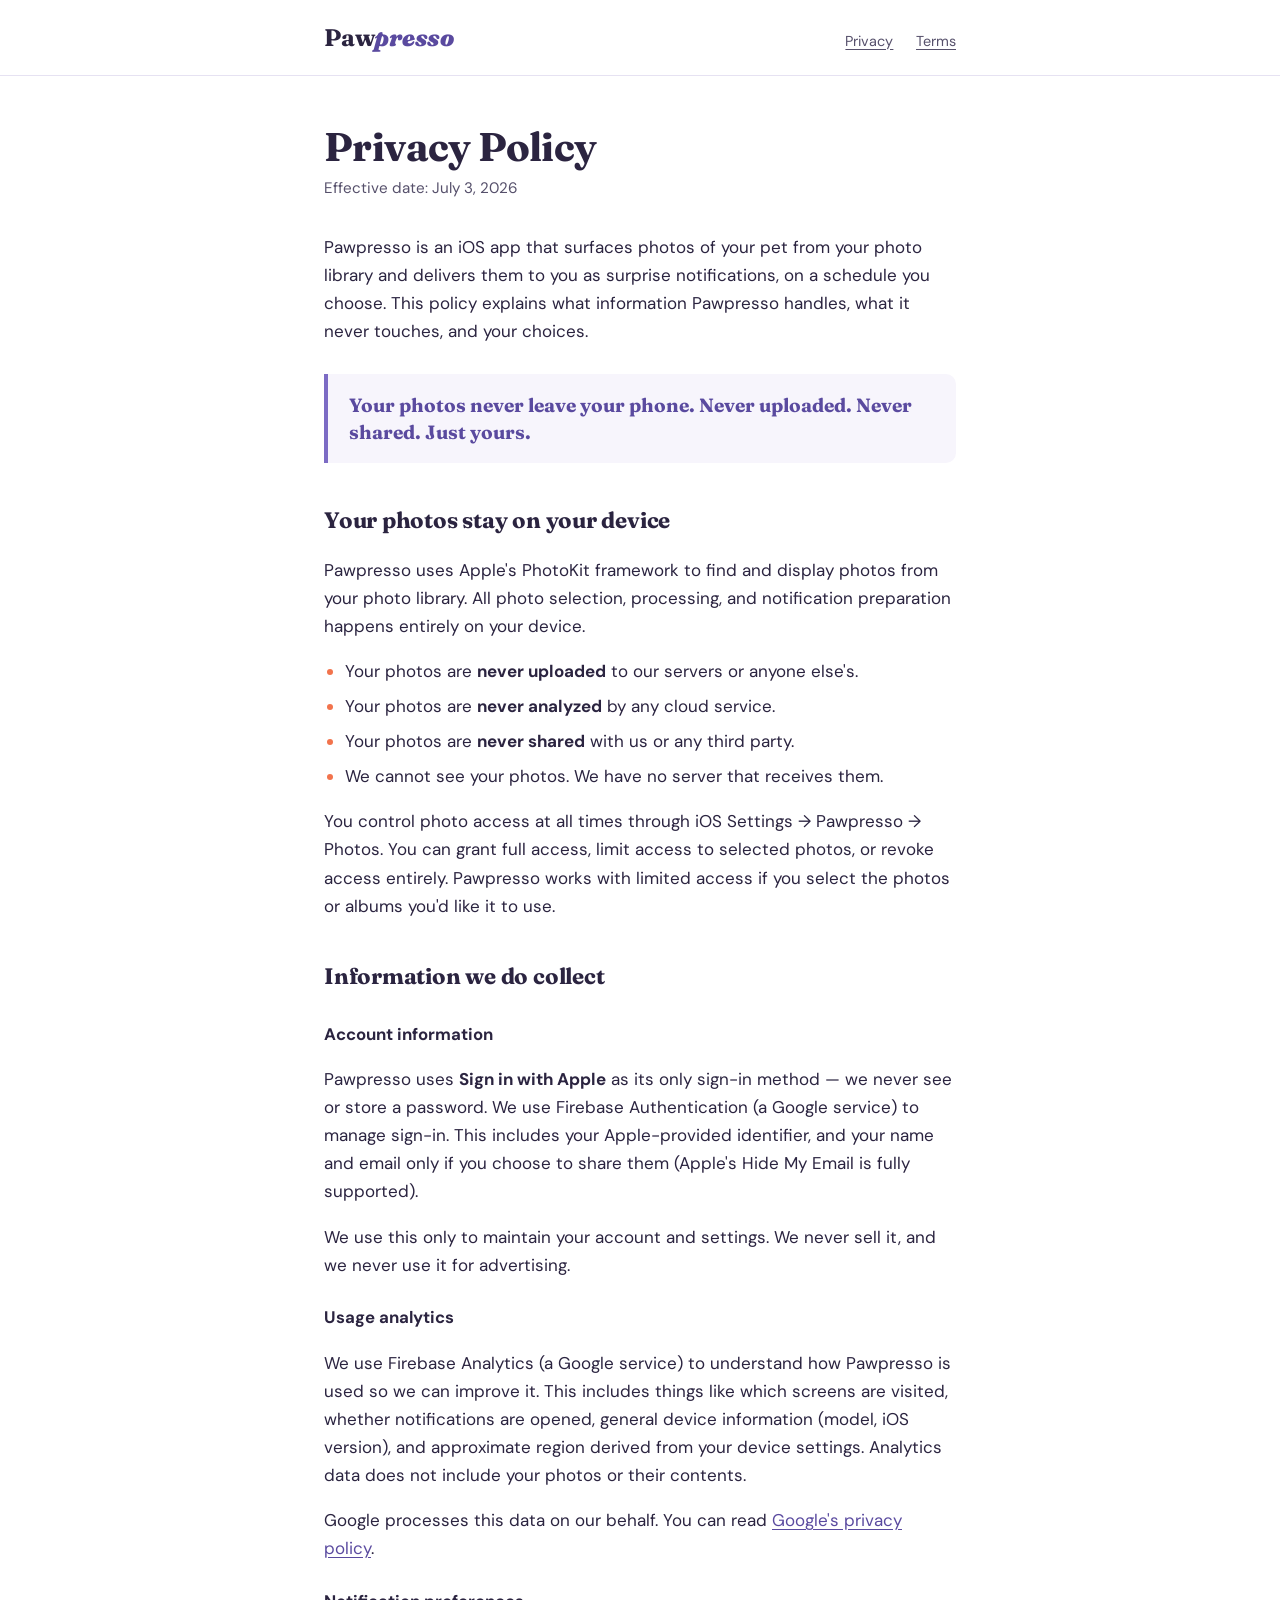
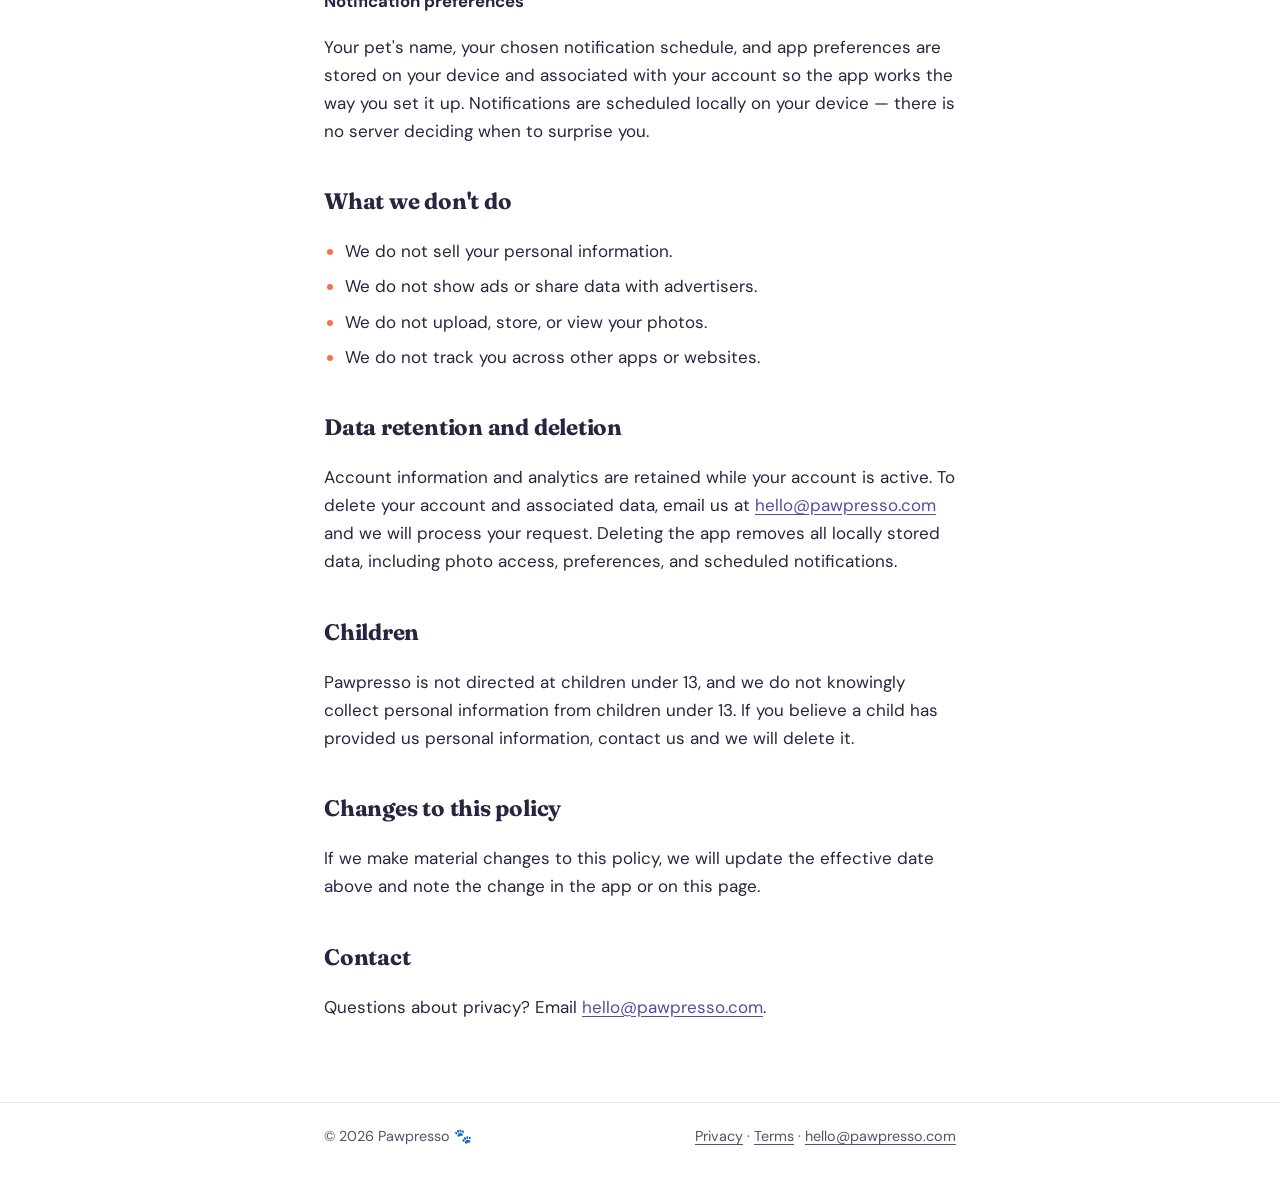
==== privacy/index.html @ 7ca86667 "Added files via upload." ====
<!doctype html>
<html lang="en">
<head>
<meta charset="utf-8">
<meta name="viewport" content="width=device-width, initial-scale=1">
<title>Privacy Policy — Pawpresso</title>
<meta name="description" content="Pawpresso's privacy policy. Your photos never leave your phone — never uploaded, never shared, just yours.">
<meta name="robots" content="noindex">
<link rel="preconnect" href="https://fonts.googleapis.com">
<link rel="preconnect" href="https://fonts.gstatic.com" crossorigin>
<link href="https://fonts.googleapis.com/css2?family=Fraunces:ital,wght@0,700;0,900;1,900&family=DM+Sans:wght@400;500;700&display=swap" rel="stylesheet">
<link rel="stylesheet" href="/style.css">
</head>
<body>
<header class="site-header">
  <div class="wrap">
    <a class="wordmark" href="/">Paw<em>presso</em></a>
    <nav class="header-nav" aria-label="Legal pages">
      <a href="/privacy/" aria-current="page">Privacy</a>
      <a href="/terms/">Terms</a>
    </nav>
  </div>
</header>

<main>
  <div class="wrap">
    <h1>Privacy Policy</h1>
    <p class="effective">Effective date: July 3, 2026</p>

    <p>Pawpresso is an iOS app that surfaces photos of your pet from your photo library and delivers them to you as surprise notifications, on a schedule you choose. This policy explains what information Pawpresso handles, what it never touches, and your choices.</p>

    <div class="thread">
      <p>Your photos never leave your phone. Never uploaded. Never shared. Just yours.</p>
    </div>

    <h2>Your photos stay on your device</h2>
    <p>Pawpresso uses Apple's PhotoKit framework to find and display photos from your photo library. All photo selection, processing, and notification preparation happens entirely on your device.</p>
    <ul>
      <li>Your photos are <strong>never uploaded</strong> to our servers or anyone else's.</li>
      <li>Your photos are <strong>never analyzed</strong> by any cloud service.</li>
      <li>Your photos are <strong>never shared</strong> with us or any third party.</li>
      <li>We cannot see your photos. We have no server that receives them.</li>
    </ul>
    <p>You control photo access at all times through iOS Settings → Pawpresso → Photos. You can grant full access, limit access to selected photos, or revoke access entirely. Pawpresso works with limited access if you select the photos or albums you'd like it to use.</p>

    <h2>Information we do collect</h2>

    <h3>Account information</h3>
    <p>Pawpresso uses <strong>Sign in with Apple</strong> as its only sign-in method — we never see or store a password. We use Firebase Authentication (a Google service) to manage sign-in. This includes your Apple-provided identifier, and your name and email only if you choose to share them (Apple's Hide My Email is fully supported).</p>
    <p>We use this only to maintain your account and settings. We never sell it, and we never use it for advertising.</p>

    <h3>Usage analytics</h3>
    <p>We use Firebase Analytics (a Google service) to understand how Pawpresso is used so we can improve it. This includes things like which screens are visited, whether notifications are opened, general device information (model, iOS version), and approximate region derived from your device settings. Analytics data does not include your photos or their contents.</p>
    <p>Google processes this data on our behalf. You can read <a href="https://policies.google.com/privacy">Google's privacy policy</a>.</p>

    <h3>Notification preferences</h3>
    <p>Your pet's name, your chosen notification schedule, and app preferences are stored on your device and associated with your account so the app works the way you set it up. Notifications are scheduled locally on your device — there is no server deciding when to surprise you.</p>

    <h2>What we don't do</h2>
    <ul>
      <li>We do not sell your personal information.</li>
      <li>We do not show ads or share data with advertisers.</li>
      <li>We do not upload, store, or view your photos.</li>
      <li>We do not track you across other apps or websites.</li>
    </ul>

    <h2>Data retention and deletion</h2>
    <p>Account information and analytics are retained while your account is active. To delete your account and associated data, email us at <a href="mailto:hello@pawpresso.com">hello@pawpresso.com</a> and we will process your request. Deleting the app removes all locally stored data, including photo access, preferences, and scheduled notifications.</p>

    <h2>Children</h2>
    <p>Pawpresso is not directed at children under 13, and we do not knowingly collect personal information from children under 13. If you believe a child has provided us personal information, contact us and we will delete it.</p>

    <h2>Changes to this policy</h2>
    <p>If we make material changes to this policy, we will update the effective date above and note the change in the app or on this page.</p>

    <h2>Contact</h2>
    <p>Questions about privacy? Email <a href="mailto:hello@pawpresso.com">hello@pawpresso.com</a>.</p>
  </div>
</main>

<footer class="site-footer">
  <div class="wrap">
    <span>© 2026 Pawpresso <span class="pawprint" aria-hidden="true">🐾</span></span>
    <span><a href="/privacy/">Privacy</a> · <a href="/terms/">Terms</a> · <a href="mailto:hello@pawpresso.com">hello@pawpresso.com</a></span>
  </div>
</footer>
</body>
</html>
---- style.css ----
/* Pawpresso — pawpresso.com
   Brand: lavender #7C6BC4, coral #F2734C
   Type: Fraunces (display) + DM Sans (body) — mirrors the app's design system */

:root {
  --lavender: #7C6BC4;
  --lavender-deep: #5A4A9F;   /* AA-safe for large text on white */
  --coral: #F2734C;           /* decorative only — not body text */
  --ink: #2B2440;
  --ink-soft: #56506B;
  --paper: #FFFFFF;
  --paper-tint: #F7F5FC;
  --rule: #E6E2F2;
}

* { box-sizing: border-box; }

html { scroll-behavior: smooth; }
@media (prefers-reduced-motion: reduce) {
  html { scroll-behavior: auto; }
}

body {
  margin: 0;
  font-family: "DM Sans", -apple-system, BlinkMacSystemFont, "Segoe UI", sans-serif;
  font-size: 1.0625rem;
  line-height: 1.65;
  color: var(--ink);
  background: var(--paper);
}

a { color: var(--lavender-deep); text-underline-offset: 3px; }
a:hover { color: var(--lavender); }
a:focus-visible,
button:focus-visible {
  outline: 3px solid var(--lavender);
  outline-offset: 2px;
  border-radius: 4px;
}

.wrap {
  max-width: 42rem;
  margin: 0 auto;
  padding: 0 1.25rem;
}

/* Header */
.site-header {
  border-bottom: 1px solid var(--rule);
  padding: 1.1rem 0;
}
.site-header .wrap {
  display: flex;
  align-items: baseline;
  justify-content: space-between;
  gap: 1rem;
}
.wordmark {
  font-family: "Fraunces", Georgia, serif;
  font-weight: 700;
  font-size: 1.5rem;
  color: var(--ink);
  text-decoration: none;
  letter-spacing: -0.01em;
}
.wordmark em {
  font-style: italic;
  font-weight: 900;
  color: var(--lavender-deep);
}
.header-nav a {
  font-size: 0.9rem;
  color: var(--ink-soft);
  margin-left: 1.1rem;
}

/* Document body */
main { padding: 3rem 0 4rem; }

h1 {
  font-family: "Fraunces", Georgia, serif;
  font-weight: 700;
  font-size: clamp(1.9rem, 5vw, 2.5rem);
  line-height: 1.15;
  letter-spacing: -0.015em;
  margin: 0 0 0.4rem;
}
.effective {
  color: var(--ink-soft);
  font-size: 0.95rem;
  margin: 0 0 2rem;
}

h2 {
  font-family: "Fraunces", Georgia, serif;
  font-weight: 700;
  font-size: 1.4rem;
  letter-spacing: -0.01em;
  margin: 2.4rem 0 0.6rem;
}
h3 {
  font-size: 1.05rem;
  font-weight: 700;
  margin: 1.6rem 0 0.4rem;
}
p, li { color: var(--ink); }
ul { padding-left: 1.3rem; }
li { margin-bottom: 0.45rem; }
li::marker { color: var(--coral); }

/* Signature: the privacy thread */
.thread {
  background: var(--paper-tint);
  border-left: 4px solid var(--lavender);
  border-radius: 0 10px 10px 0;
  padding: 1.1rem 1.3rem;
  margin: 1.8rem 0;
}
.thread p {
  margin: 0;
  font-family: "Fraunces", Georgia, serif;
  font-weight: 700;
  font-size: 1.2rem;
  line-height: 1.4;
  color: var(--lavender-deep);
}

/* Footer */
.site-footer {
  border-top: 1px solid var(--rule);
  padding: 1.4rem 0 2.2rem;
  font-size: 0.9rem;
  color: var(--ink-soft);
}
.site-footer .wrap {
  display: flex;
  flex-wrap: wrap;
  gap: 0.4rem 1.4rem;
  justify-content: space-between;
}
.site-footer a { color: var(--ink-soft); }
.pawprint { color: var(--coral); }

/* Landing page */
.landing {
  min-height: 72vh;
  display: flex;
  align-items: center;
  text-align: center;
}
.landing .wrap { max-width: 34rem; }
.landing h1 {
  font-size: clamp(2.6rem, 8vw, 4rem);
  margin-bottom: 0.6rem;
}
.landing h1 em {
  font-style: italic;
  font-weight: 900;
  color: var(--lavender-deep);
}
.landing .tagline {
  font-size: 1.15rem;
  color: var(--ink-soft);
  margin: 0 0 1.6rem;
}
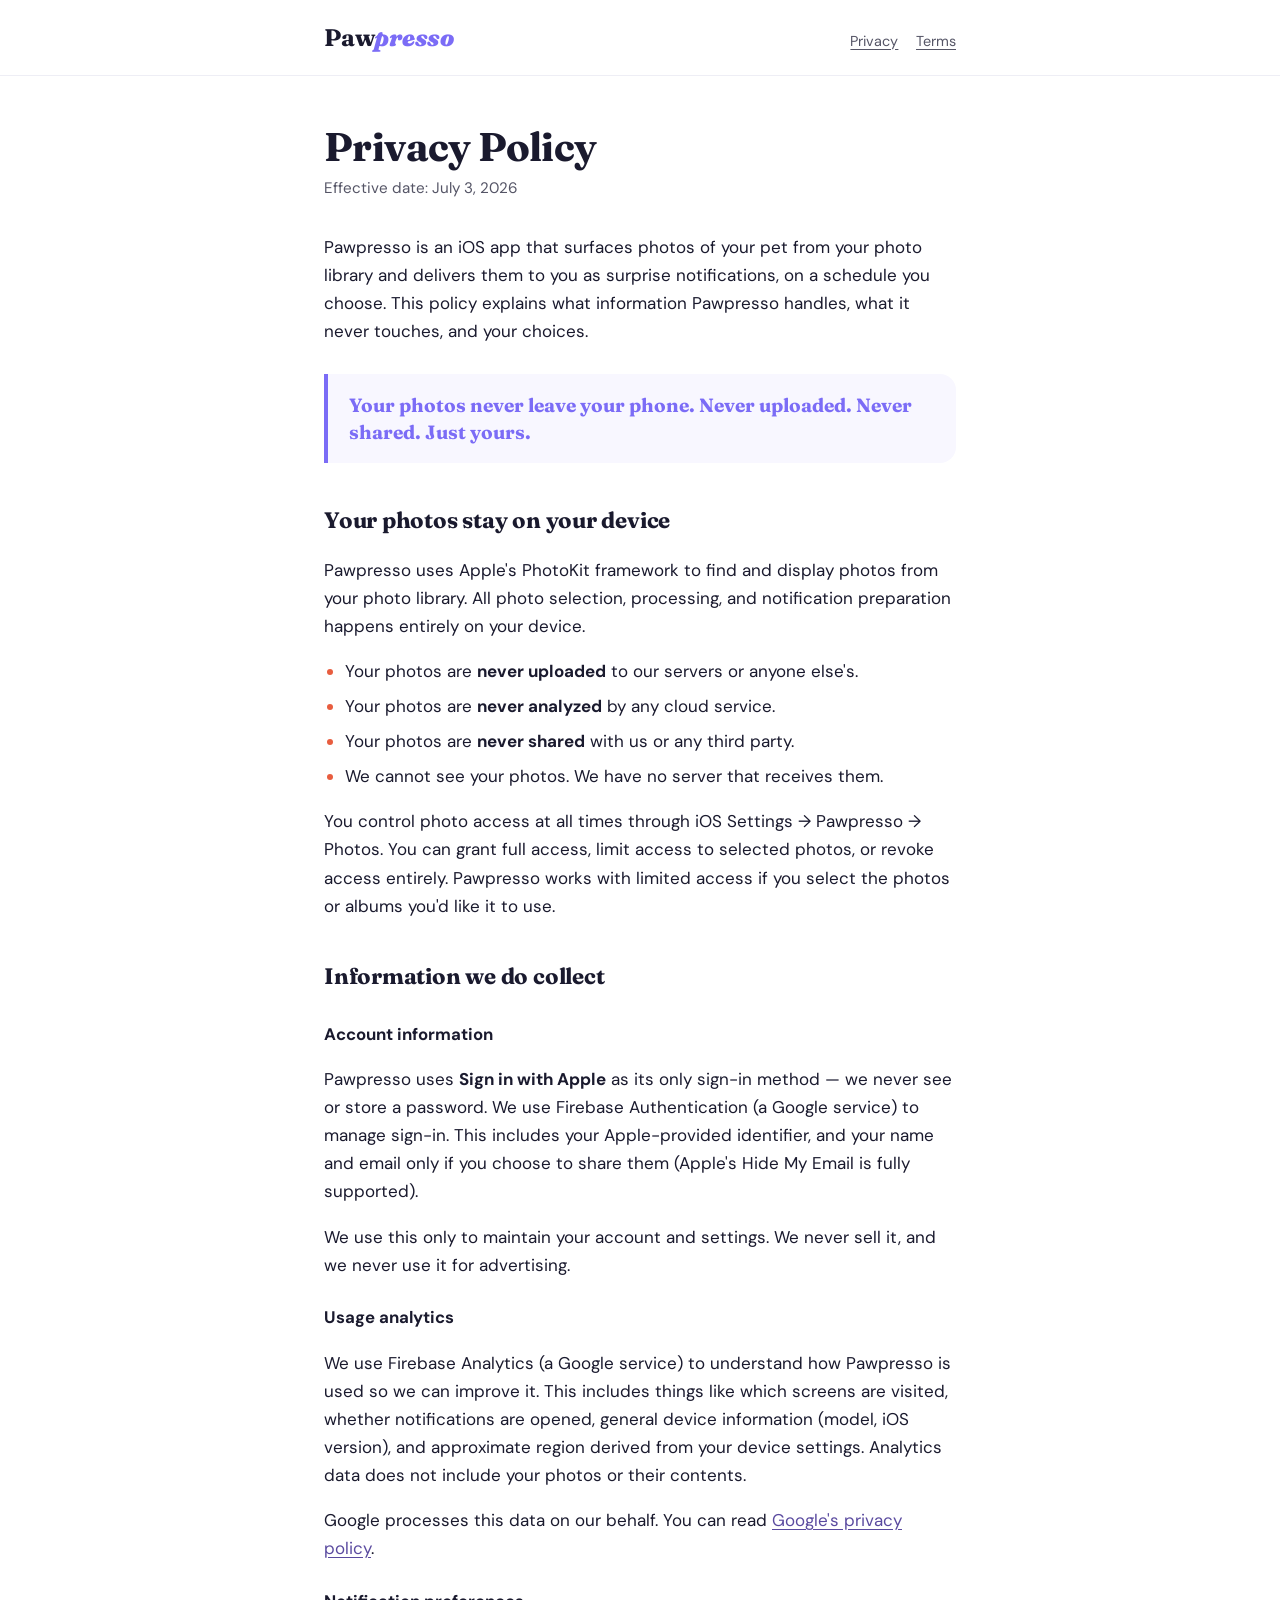
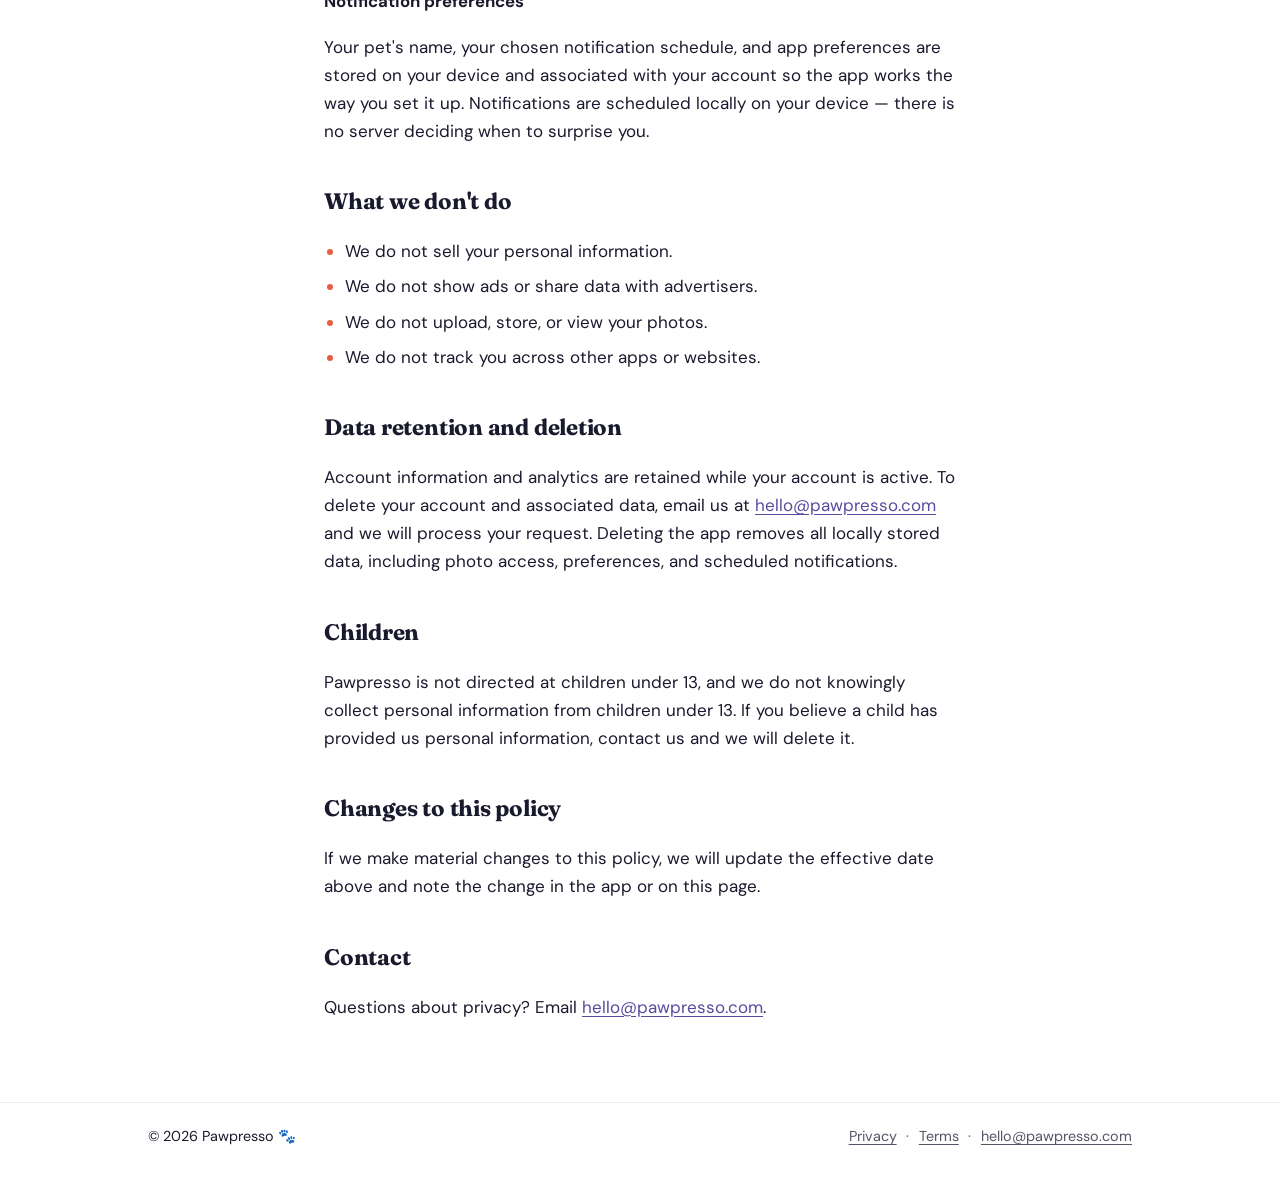
==== commit d6fbaebc: "Initial commit: homepage redesign, design system port, a11y audit Design system - Ported the real Pa" ====
--- a/privacy/index.html
+++ b/privacy/index.html
@@ -14,24 +14,24 @@
 <body>
 <header class="site-header">
   <div class="wrap">
-    <a class="wordmark" href="/">Paw<em>presso</em></a>
+    <a class="wordmark" href="/">Paw<span>presso</span></a>
     <nav class="header-nav" aria-label="Legal pages">
-      <a href="/privacy/" aria-current="page">Privacy</a>
-      <a href="/terms/">Terms</a>
+      <ul>
+        <li><a href="/privacy/" aria-current="page">Privacy</a></li>
+        <li><a href="/terms/">Terms</a></li>
+      </ul>
     </nav>
   </div>
 </header>
 
-<main>
+<main class="legal">
   <div class="wrap">
     <h1>Privacy Policy</h1>
     <p class="effective">Effective date: July 3, 2026</p>
 
     <p>Pawpresso is an iOS app that surfaces photos of your pet from your photo library and delivers them to you as surprise notifications, on a schedule you choose. This policy explains what information Pawpresso handles, what it never touches, and your choices.</p>
 
-    <div class="thread">
-      <p>Your photos never leave your phone. Never uploaded. Never shared. Just yours.</p>
-    </div>
+    <p class="thread">Your photos never leave your phone. Never uploaded. Never shared. Just yours.</p>
 
     <h2>Your photos stay on your device</h2>
     <p>Pawpresso uses Apple's PhotoKit framework to find and display photos from your photo library. All photo selection, processing, and notification preparation happens entirely on your device.</p>
@@ -80,8 +80,14 @@
 
 <footer class="site-footer">
   <div class="wrap">
-    <span>© 2026 Pawpresso <span class="pawprint" aria-hidden="true">🐾</span></span>
-    <span><a href="/privacy/">Privacy</a> · <a href="/terms/">Terms</a> · <a href="mailto:hello@pawpresso.com">hello@pawpresso.com</a></span>
+    <p>© 2026 Pawpresso <span class="pawprint" aria-hidden="true">🐾</span></p>
+    <nav aria-label="Footer">
+      <ul>
+        <li><a href="/privacy/">Privacy</a></li>
+        <li><a href="/terms/">Terms</a></li>
+        <li><a href="mailto:hello@pawpresso.com">hello@pawpresso.com</a></li>
+      </ul>
+    </nav>
   </div>
 </footer>
 </body>
--- a/style.css
+++ b/style.css
@@ -1,16 +1,103 @@
 /* Pawpresso — pawpresso.com
-   Brand: lavender #7C6BC4, coral #F2734C
-   Type: Fraunces (display) + DM Sans (body) — mirrors the app's design system */
+   Design system ported 1:1 from the iOS app
+   (Pawpresso/DesignSystem/Colors.swift, Typography.swift, Spacing.swift).
+   Type: Fraunces (display) + DM Sans (body). */
 
 :root {
-  --lavender: #7C6BC4;
-  --lavender-deep: #5A4A9F;   /* AA-safe for large text on white */
-  --coral: #F2734C;           /* decorative only — not body text */
-  --ink: #2B2440;
-  --ink-soft: #56506B;
-  --paper: #FFFFFF;
-  --paper-tint: #F7F5FC;
-  --rule: #E6E2F2;
+  /* ---- Primitives — Brand: Lavender ---- */
+  --lavender-500: #7B6CF6; /* Primary brand lavender */
+  --lavender-100: #EEE8FF; /* Lavender tint container */
+  --lavender-50:  #F8F7FF; /* Near-white lavender surface */
+
+  /* ---- Primitives — Brand: Coral ---- */
+  --coral-500: #E85D3F; /* Accent — CTAs, selection */
+  --coral-300: #FF7A5C; /* Hover / active press state */
+  --coral-200: #FFA194; /* Wordmark accent */
+  --coral-50:  #FFF5F3; /* Selected card fill */
+
+  /* ---- Primitives — Brand: Green (success) ---- */
+  --green-500: #2D9E6B;
+  --green-50:  #E8F7F0;
+
+  /* ---- Primitives — Brand: Gold (security / trust) ---- */
+  --gold-500: #F0B429;
+
+  /* ---- Primitives — Error ---- */
+  --red-500: #D92B2B;
+
+  /* ---- Primitives — Neutral ---- */
+  --neutral-900: #1A1A2E;
+  --neutral-600: #555566;
+  --neutral-400: #888899;
+  --neutral-100: #EEEEF5;
+  --neutral-050: #F3F4F6;
+  --neutral-000: #FFFFFF;
+
+  /* ---- Semantic — Backgrounds ---- */
+  --bg-screen:       var(--lavender-50);
+  --bg-card:         var(--lavender-50);
+  --bg-card-active:  var(--lavender-100);
+  --bg-selected-coral: var(--coral-50);
+  --bg-success:      var(--green-50);
+  --bg-overlay:      var(--neutral-900);
+  --bg-info-banner:  var(--neutral-050);
+  --bg-icon-subtle:  rgba(123, 108, 246, 0.15); /* lavender-500 @ 15% */
+  --bg-toast-success: var(--green-500);
+
+  /* ---- Semantic — Text ---- */
+  --text-wordmark:  var(--coral-200);
+  --text-primary:   var(--neutral-900);
+  --text-secondary: var(--neutral-600);
+  --text-tertiary:  var(--neutral-400);
+  --text-on-dark:   var(--neutral-000);
+  --text-brand:     var(--lavender-500);
+  --text-success:   var(--green-500);
+  --text-error:     var(--red-500);
+  --icon-gold:      var(--gold-500);
+  /* AA-safe alternative to --text-brand for small body-weight text on white
+     (e.g. inline links). The app never needs this — its lavender text always
+     sits on lavender-tinted surfaces, not pure white, so 4.5:1 isn't a factor
+     there. On the marketing site it is. */
+  --text-brand-aa:  #5A4A9F;
+
+  /* ---- Semantic — Interactive ---- */
+  --cta-primary:  var(--coral-500);
+  --cta-hover:    var(--coral-300);
+  --accent-brand: var(--lavender-500);
+
+  /* ---- Semantic — Borders ---- */
+  --border-default:  var(--neutral-100);
+  --border-selected: var(--coral-500);
+  --border-brand:    var(--lavender-500);
+  --border-success:  var(--green-500);
+
+  /* ---- Spacing scale (4pt base) ---- */
+  --space-xxxs: 0.25rem; /* 4 */
+  --space-xxs:  0.5rem;  /* 8 */
+  --space-xs:   0.75rem; /* 12 */
+  --space-sm:   1rem;    /* 16 */
+  --space-md:   1.25rem; /* 20 */
+  --space-lg:   1.5rem;  /* 24 */
+  --space-xl:   2rem;    /* 32 */
+  --space-xxl:  2.5rem;  /* 40 */
+  --space-xxxl: 3rem;    /* 48 */
+  --space-title-body-gap: 0.875rem; /* 14 */
+
+  /* ---- Radius scale ---- */
+  --radius-xs:    0.375rem; /* 6 */
+  --radius-sm:    0.5rem;   /* 8 */
+  --radius-input: 0.625rem; /* 10 */
+  --radius-md:    0.75rem;  /* 12 */
+  --radius-lg:    1rem;     /* 16 */
+  --radius-xl:    1.5rem;   /* 24 */
+  --radius-pill:  100rem;
+
+  /* ---- Shadows ---- */
+  --shadow-card-default: 0 2px 8px rgba(0, 0, 0, 0.06);
+  --shadow-card-active:  0 4px 12px rgba(123, 108, 246, 0.12);
+  --shadow-button:       0 4px 12px rgba(232, 93, 63, 0.30);
+  --shadow-card-tight:   0 2px 2px rgba(0, 0, 0, 0.10);
+  --shadow-image-float:  0 4px 2px rgba(0, 0, 0, 0.25);
 }
 
 * { box-sizing: border-box; }
@@ -22,20 +109,34 @@
 
 body {
   margin: 0;
+  min-height: 100vh;
+  display: flex;
+  flex-direction: column;
   font-family: "DM Sans", -apple-system, BlinkMacSystemFont, "Segoe UI", sans-serif;
   font-size: 1.0625rem;
   line-height: 1.65;
-  color: var(--ink);
-  background: var(--paper);
-}
-
-a { color: var(--lavender-deep); text-underline-offset: 3px; }
-a:hover { color: var(--lavender); }
+  color: var(--text-primary);
+  background: var(--neutral-000);
+}
+main { flex: 1 0 auto; }
+.site-footer { flex-shrink: 0; }
+
+a { color: var(--text-brand-aa); text-underline-offset: 3px; }
+a:hover { color: var(--text-brand); }
 a:focus-visible,
-button:focus-visible {
-  outline: 3px solid var(--lavender);
+button:focus-visible,
+input:focus-visible {
+  outline: 3px solid var(--accent-brand);
   outline-offset: 2px;
   border-radius: 4px;
+}
+/* --accent-brand is the same color as .landing's own background, so the
+   default outline is invisible for controls sitting on the hero (the email
+   input and CTA button). Swap to white there for real contrast. */
+.landing a:focus-visible,
+.landing button:focus-visible,
+.landing input:focus-visible {
+  outline-color: var(--text-on-dark);
 }
 
 .wrap {
@@ -46,7 +147,7 @@
 
 /* Header */
 .site-header {
-  border-bottom: 1px solid var(--rule);
+  border-bottom: 1px solid var(--border-default);
   padding: 1.1rem 0;
 }
 .site-header .wrap {
@@ -59,23 +160,30 @@
   font-family: "Fraunces", Georgia, serif;
   font-weight: 700;
   font-size: 1.5rem;
-  color: var(--ink);
+  color: var(--text-primary);
   text-decoration: none;
   letter-spacing: -0.01em;
 }
-.wordmark em {
+.wordmark span {
   font-style: italic;
   font-weight: 900;
-  color: var(--lavender-deep);
-}
+  color: var(--text-brand);
+}
+.header-nav ul {
+  display: flex;
+  list-style: none;
+  margin: 0;
+  padding: 0;
+  gap: 1.1rem;
+}
+.header-nav li { margin-bottom: 0; }
 .header-nav a {
   font-size: 0.9rem;
-  color: var(--ink-soft);
-  margin-left: 1.1rem;
+  color: var(--text-secondary);
 }
 
 /* Document body */
-main { padding: 3rem 0 4rem; }
+main.legal { padding: 3rem 0 4rem; }
 
 h1 {
   font-family: "Fraunces", Georgia, serif;
@@ -86,7 +194,7 @@
   margin: 0 0 0.4rem;
 }
 .effective {
-  color: var(--ink-soft);
+  color: var(--text-secondary);
   font-size: 0.95rem;
   margin: 0 0 2rem;
 }
@@ -103,63 +211,303 @@
   font-weight: 700;
   margin: 1.6rem 0 0.4rem;
 }
-p, li { color: var(--ink); }
+p, li { color: var(--text-primary); }
 ul { padding-left: 1.3rem; }
 li { margin-bottom: 0.45rem; }
-li::marker { color: var(--coral); }
+li::marker { color: var(--cta-primary); }
 
 /* Signature: the privacy thread */
 .thread {
-  background: var(--paper-tint);
-  border-left: 4px solid var(--lavender);
-  border-radius: 0 10px 10px 0;
+  background: var(--bg-card);
+  border-left: 4px solid var(--accent-brand);
+  border-radius: 0 var(--radius-lg) var(--radius-lg) 0;
   padding: 1.1rem 1.3rem;
   margin: 1.8rem 0;
-}
-.thread p {
-  margin: 0;
   font-family: "Fraunces", Georgia, serif;
   font-weight: 700;
   font-size: 1.2rem;
   line-height: 1.4;
-  color: var(--lavender-deep);
+  color: var(--text-brand);
 }
 
 /* Footer */
 .site-footer {
-  border-top: 1px solid var(--rule);
+  border-top: 1px solid var(--border-default);
   padding: 1.4rem 0 2.2rem;
   font-size: 0.9rem;
-  color: var(--ink-soft);
+  color: var(--text-secondary);
 }
 .site-footer .wrap {
   display: flex;
   flex-wrap: wrap;
   gap: 0.4rem 1.4rem;
   justify-content: space-between;
-}
-.site-footer a { color: var(--ink-soft); }
-.pawprint { color: var(--coral); }
-
-/* Landing page */
+  max-width: 64rem;
+}
+.site-footer p { margin: 0; }
+.site-footer nav ul {
+  display: flex;
+  flex-wrap: wrap;
+  list-style: none;
+  margin: 0;
+  padding: 0;
+}
+.site-footer nav li { margin-bottom: 0; }
+.site-footer nav li:not(:first-child)::before {
+  content: "·";
+  margin: 0 0.6rem;
+  color: var(--text-secondary);
+}
+.site-footer a { color: var(--text-secondary); }
+.pawprint { color: var(--cta-primary); }
+
+/* Landing hero */
 .landing {
-  min-height: 72vh;
+  position: relative;
+  min-height: 760px;
   display: flex;
   align-items: center;
+  justify-content: center;
   text-align: center;
-}
-.landing .wrap { max-width: 34rem; }
+  background: var(--accent-brand);
+  padding: 4rem 1.25rem 9rem;
+  overflow: hidden;
+}
+.landing .wrap { max-width: 40rem; }
 .landing h1 {
-  font-size: clamp(2.6rem, 8vw, 4rem);
-  margin-bottom: 0.6rem;
-}
-.landing h1 em {
+  font-family: "Fraunces", Georgia, serif;
+  font-weight: 900;
+  font-size: clamp(2.75rem, 9vw, 5.5rem);
+  line-height: 1.02;
+  letter-spacing: -0.02em;
+  color: var(--text-wordmark);
+  margin: 0 0 1.75rem;
+}
+.landing h1 span {
   font-style: italic;
   font-weight: 900;
-  color: var(--lavender-deep);
-}
+  color: var(--text-on-dark);
+}
+/* White on --accent-brand only reaches ~3.95:1 — short of the 4.5:1 normal-text
+   AA minimum, but comfortably clears the 3:1 large-text minimum. Every line
+   below is kept at/above the WCAG "large text" size threshold (18pt regular,
+   or 14pt/18.7px bold) so that exception legitimately applies. */
 .landing .tagline {
-  font-size: 1.15rem;
-  color: var(--ink-soft);
-  margin: 0 0 1.6rem;
-}
+  font-size: 1.625rem;
+  font-weight: 700;
+  color: var(--text-on-dark);
+  margin: 0 0 1rem;
+}
+.landing .landing-subcopy {
+  font-size: 1.1875rem;
+  font-weight: 400;
+  color: var(--text-on-dark);
+  max-width: 35rem;
+  margin: 0 auto 2rem;
+}
+
+/* Waitlist form */
+.waitlist-form {
+  display: flex;
+  justify-content: center;
+  align-items: flex-end;
+  gap: var(--space-xxs);
+  flex-wrap: wrap;
+}
+.waitlist-field {
+  display: flex;
+  flex-direction: column;
+  align-items: flex-start;
+  gap: 0.375rem;
+}
+.waitlist-field label {
+  font-size: 1rem;
+  font-weight: 700;
+  color: var(--text-on-dark);
+}
+.waitlist-field input {
+  width: 300px;
+  max-width: 100%;
+  height: 3rem;
+  border-radius: var(--radius-md);
+  border: 1.5px solid var(--text-on-dark);
+  background: transparent;
+  padding: 0 var(--space-sm);
+  font-family: "DM Sans", sans-serif;
+  font-size: 1rem;
+  color: var(--text-on-dark);
+}
+.waitlist-form button {
+  height: 3rem;
+  width: 140px;
+  border: none;
+  border-radius: var(--radius-md);
+  background: var(--cta-primary);
+  color: var(--text-on-dark);
+  font-family: "Fraunces", Georgia, serif;
+  font-weight: 700;
+  font-size: 1.2rem;
+  cursor: pointer;
+  box-shadow: var(--shadow-button);
+}
+.waitlist-form button:hover { background: var(--cta-hover); }
+
+/* Curved seam between the hero and the white page below */
+.landing-wave {
+  position: absolute;
+  left: 0;
+  right: 0;
+  bottom: -1px;
+  height: 90px;
+  line-height: 0;
+}
+.landing-wave svg { width: 100%; height: 100%; display: block; }
+.landing-wave path { fill: var(--neutral-000); }
+
+/* Floating photos overlapping the curved seam */
+.floating-photos {
+  display: flex;
+  justify-content: center;
+  align-items: flex-start;
+  flex-wrap: wrap;
+  gap: 4rem;
+  margin-top: -10rem;
+  padding: 0 1.25rem;
+  position: relative;
+  z-index: 2;
+}
+.floating-photo {
+  width: 192px;
+  height: 192px;
+  object-fit: cover;
+  border-radius: var(--radius-lg);
+  box-shadow: var(--shadow-image-float);
+  opacity: 0;
+}
+.floating-photo.photo-1 {
+  --rot: 0deg;
+  transform: rotate(var(--rot));
+  animation: fadeUp 0.7s cubic-bezier(.2,.8,.2,1) 0.55s forwards,
+             floatSlow 5s ease-in-out 1.3s infinite;
+}
+.floating-photo.photo-2 {
+  --rot: 5deg;
+  margin-top: 2.125rem;
+  transform: rotate(var(--rot));
+  animation: fadeUp 0.7s cubic-bezier(.2,.8,.2,1) 0.65s forwards,
+             floatSlow 4.5s ease-in-out 0.9s infinite;
+}
+.floating-photo.photo-3 {
+  --rot: -3deg;
+  margin-top: 0.75rem;
+  transform: rotate(var(--rot));
+  animation: fadeUp 0.7s cubic-bezier(.2,.8,.2,1) 0.75s forwards,
+             floatSlow 5.5s ease-in-out 0.3s infinite;
+}
+
+/* How it works */
+.how-it-works { padding: 5rem 4rem 2rem; }
+.how-it-works-title {
+  font-family: "Fraunces", Georgia, serif;
+  font-weight: 700;
+  font-size: 1.75rem;
+  letter-spacing: -0.01em;
+  color: var(--text-primary);
+  text-align: center;
+  max-width: 64rem;
+  margin: 0 auto 2rem;
+}
+.how-it-works-grid {
+  display: grid;
+  grid-template-columns: repeat(3, 1fr);
+  max-width: 64rem;
+  margin: 0 auto;
+}
+.how-it-works-grid > *:first-child { border-radius: var(--radius-lg) 0 0 var(--radius-lg); }
+.how-it-works-grid > *:last-child { border-radius: 0 var(--radius-lg) var(--radius-lg) 0; }
+.step {
+  padding: 2rem 1.5rem;
+  transition: transform 0.2s ease, box-shadow 0.2s ease;
+}
+.step-lavender { background: var(--bg-card-active); }
+.step-coral { background: var(--bg-selected-coral); }
+.step:hover {
+  transform: translateY(-6px);
+  box-shadow: var(--shadow-card-active);
+}
+.step-number {
+  font-family: "Fraunces", Georgia, serif;
+  font-weight: 900;
+  font-size: 2.5rem;
+  line-height: 1;
+  margin: 0 0 var(--space-sm);
+}
+.step-lavender .step-number { color: var(--accent-brand); }
+.step-coral .step-number { color: var(--cta-primary); }
+.step-label {
+  font-size: 1.125rem;
+  font-weight: 600;
+  color: var(--text-primary);
+  margin: 0 0 var(--space-xxxs);
+}
+.step-desc {
+  font-size: 0.875rem;
+  color: var(--text-secondary);
+  margin: 0;
+}
+
+/* Entrance animation */
+@keyframes fadeUp {
+  from { opacity: 0; transform: translateY(22px) rotate(var(--rot, 0deg)); }
+  to   { opacity: 1; transform: translateY(0) rotate(var(--rot, 0deg)); }
+}
+@keyframes floatSlow {
+  0%, 100% { transform: translateY(0) rotate(var(--rot, 0deg)); }
+  50%      { transform: translateY(-10px) rotate(var(--rot, 0deg)); }
+}
+.reveal {
+  opacity: 0;
+  animation: fadeUp 0.7s cubic-bezier(.2, .8, .2, 1) forwards;
+}
+.landing h1.reveal { animation-delay: 0.05s; }
+.landing .tagline.reveal { animation-delay: 0.2s; }
+.landing .landing-subcopy.reveal { animation-delay: 0.35s; }
+.waitlist-form.reveal { animation-delay: 0.5s; }
+.step.reveal:nth-child(1) { animation-delay: 0.1s; }
+.step.reveal:nth-child(2) { animation-delay: 0.22s; }
+.step.reveal:nth-child(3) { animation-delay: 0.34s; }
+
+@media (prefers-reduced-motion: reduce) {
+  .reveal,
+  .floating-photo {
+    animation: none;
+    opacity: 1;
+  }
+}
+
+@media (max-width: 640px) {
+  .waitlist-form { flex-direction: column; align-items: stretch; }
+  .waitlist-field,
+  .waitlist-field input,
+  .waitlist-form button { width: 100%; }
+
+  .floating-photos {
+    flex-direction: column;
+    align-items: center;
+    gap: 1.25rem;
+    margin-top: -8.125rem;
+    padding: 0 1.25rem;
+  }
+  .floating-photo {
+    --rot: 0deg;
+    width: 60%;
+    height: auto;
+    aspect-ratio: 1 / 1;
+  }
+  .floating-photo.photo-2,
+  .floating-photo.photo-3 { --rot: 0deg; margin-top: 0; }
+  .how-it-works { padding: 3rem 1.25rem 1rem; }
+  .how-it-works-grid { grid-template-columns: 1fr; }
+  .how-it-works-grid > *:first-child { border-radius: var(--radius-lg) var(--radius-lg) 0 0; }
+  .how-it-works-grid > *:last-child { border-radius: 0 0 var(--radius-lg) var(--radius-lg); }
+}
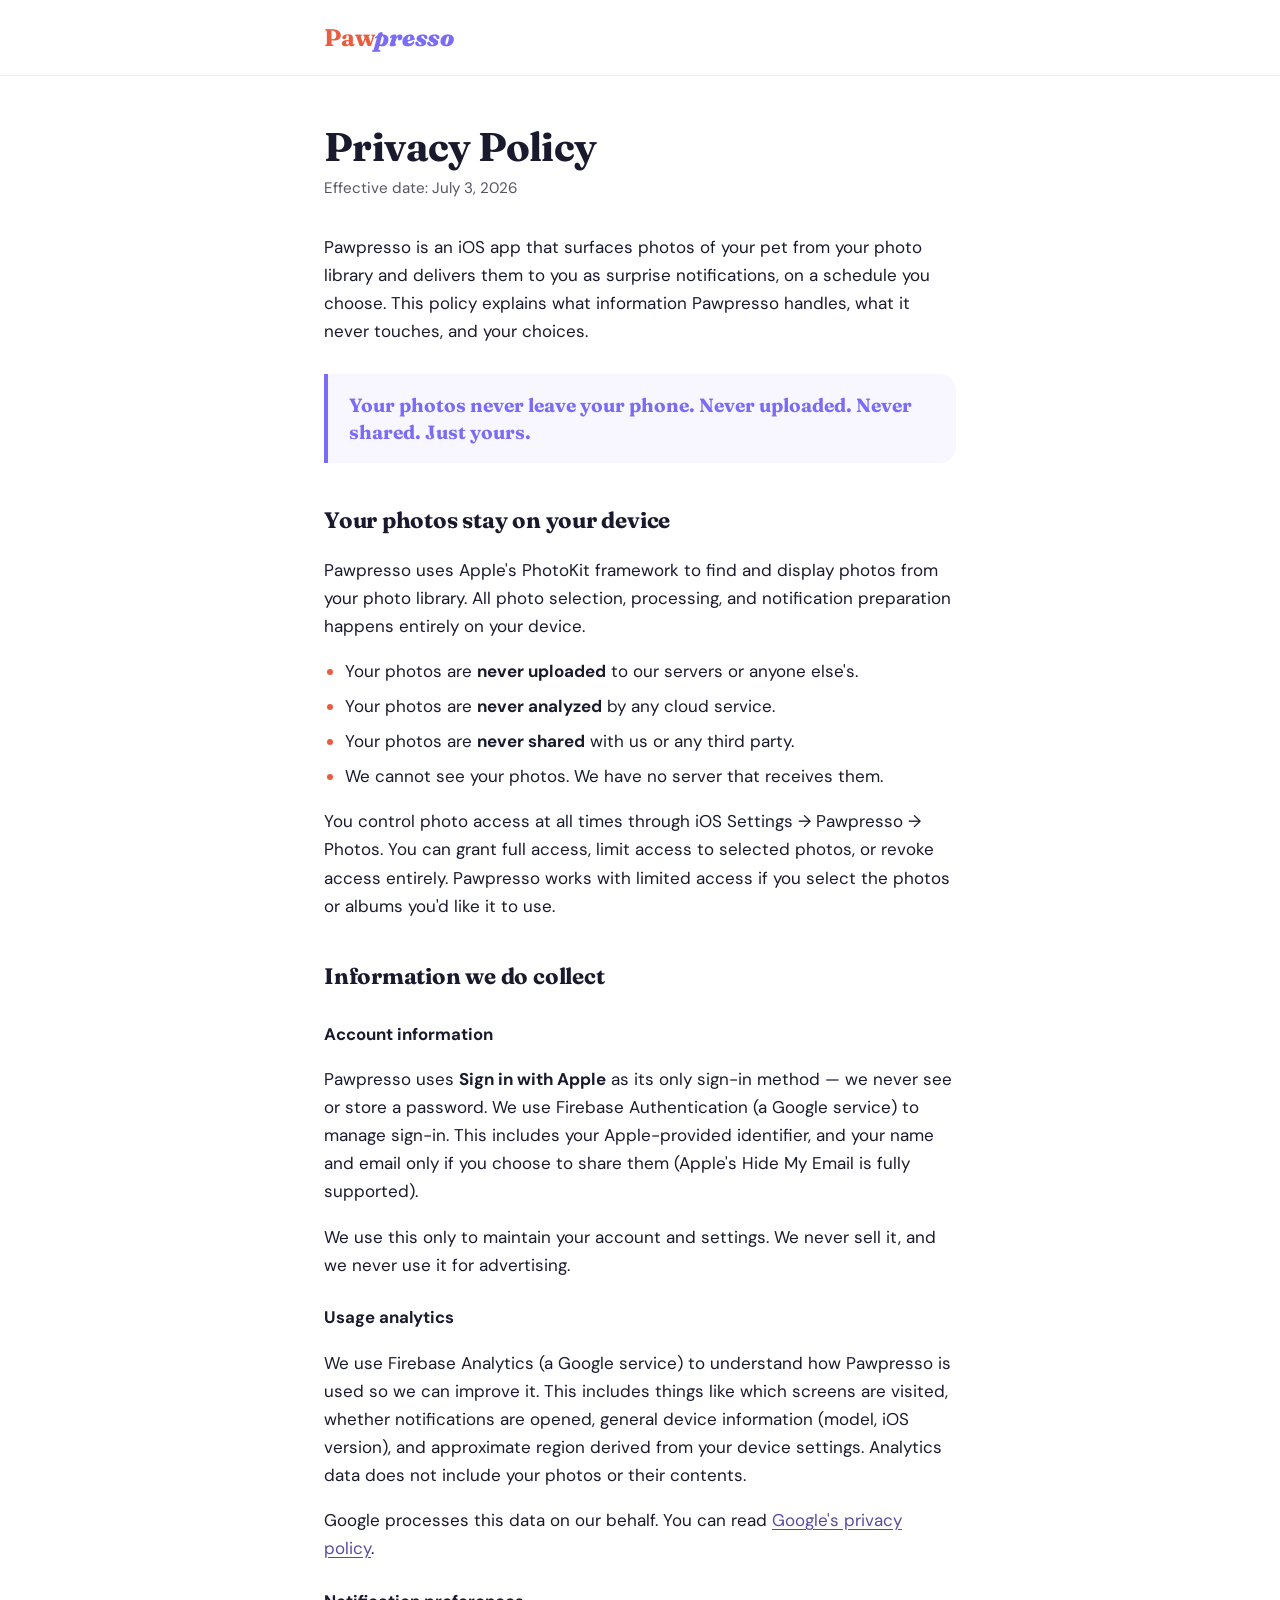
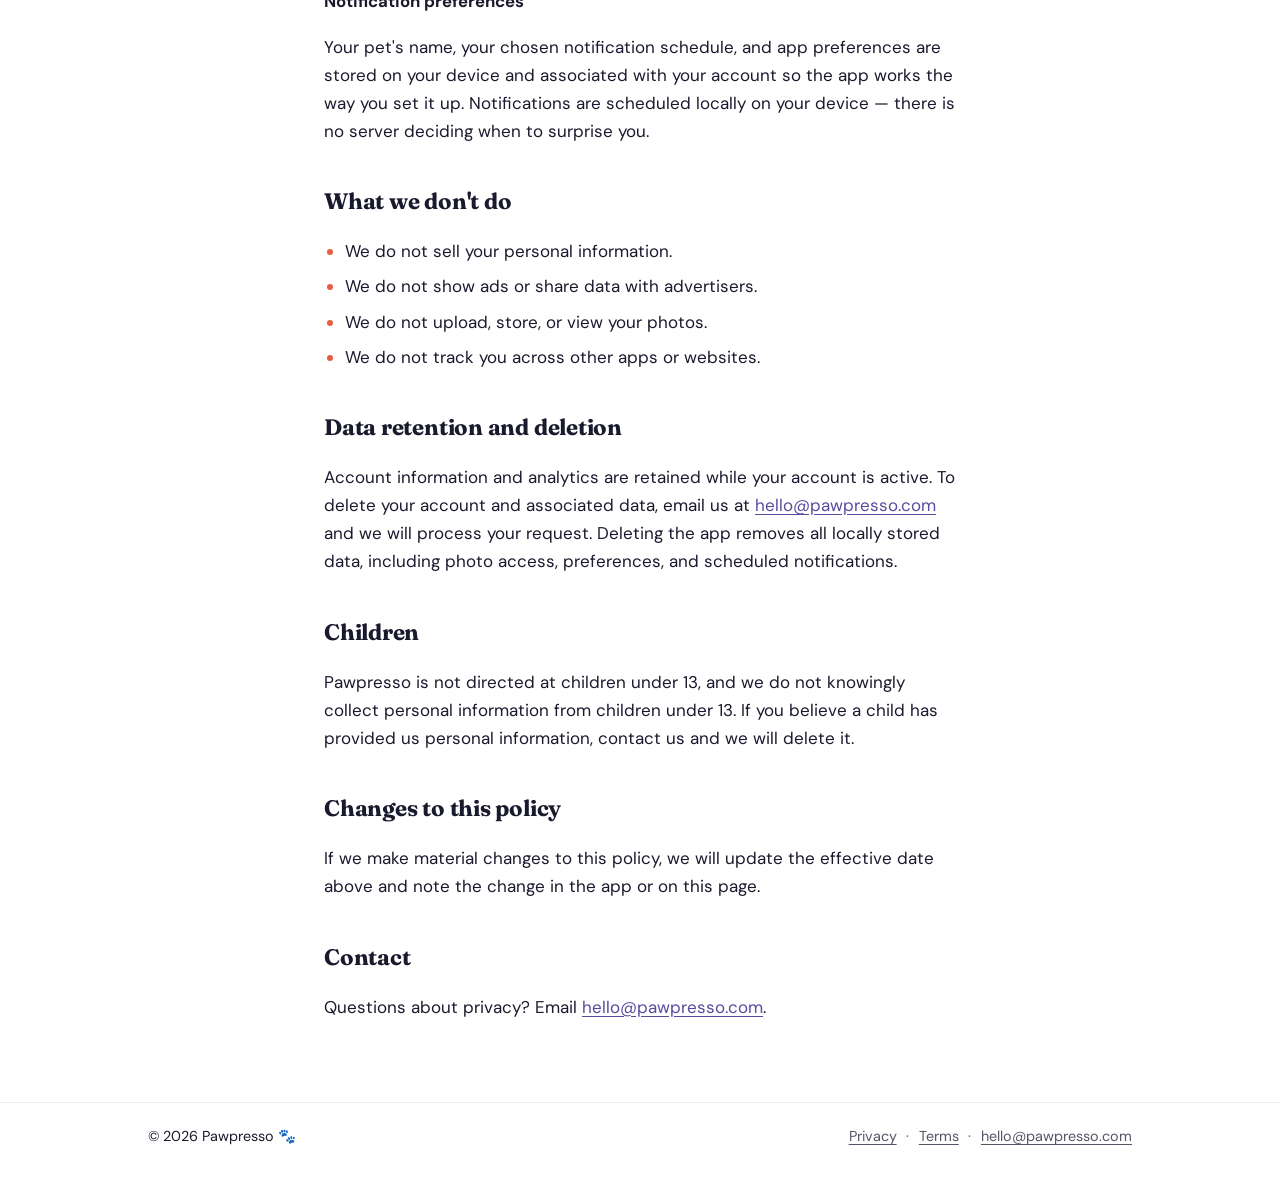
==== commit 86a3fd02: "Simplify legal page header, match homepage wordmark styling - Remove the Privacy/Terms header nav fr" ====
--- a/privacy/index.html
+++ b/privacy/index.html
@@ -15,12 +15,6 @@
 <header class="site-header">
   <div class="wrap">
     <a class="wordmark" href="/">Paw<span>presso</span></a>
-    <nav class="header-nav" aria-label="Legal pages">
-      <ul>
-        <li><a href="/privacy/" aria-current="page">Privacy</a></li>
-        <li><a href="/terms/">Terms</a></li>
-      </ul>
-    </nav>
   </div>
 </header>
 
--- a/style.css
+++ b/style.css
@@ -160,7 +160,7 @@
   font-family: "Fraunces", Georgia, serif;
   font-weight: 700;
   font-size: 1.5rem;
-  color: var(--text-primary);
+  color: var(--cta-primary);
   text-decoration: none;
   letter-spacing: -0.01em;
 }
@@ -168,18 +168,6 @@
   font-style: italic;
   font-weight: 900;
   color: var(--text-brand);
-}
-.header-nav ul {
-  display: flex;
-  list-style: none;
-  margin: 0;
-  padding: 0;
-  gap: 1.1rem;
-}
-.header-nav li { margin-bottom: 0; }
-.header-nav a {
-  font-size: 0.9rem;
-  color: var(--text-secondary);
 }
 
 /* Document body */
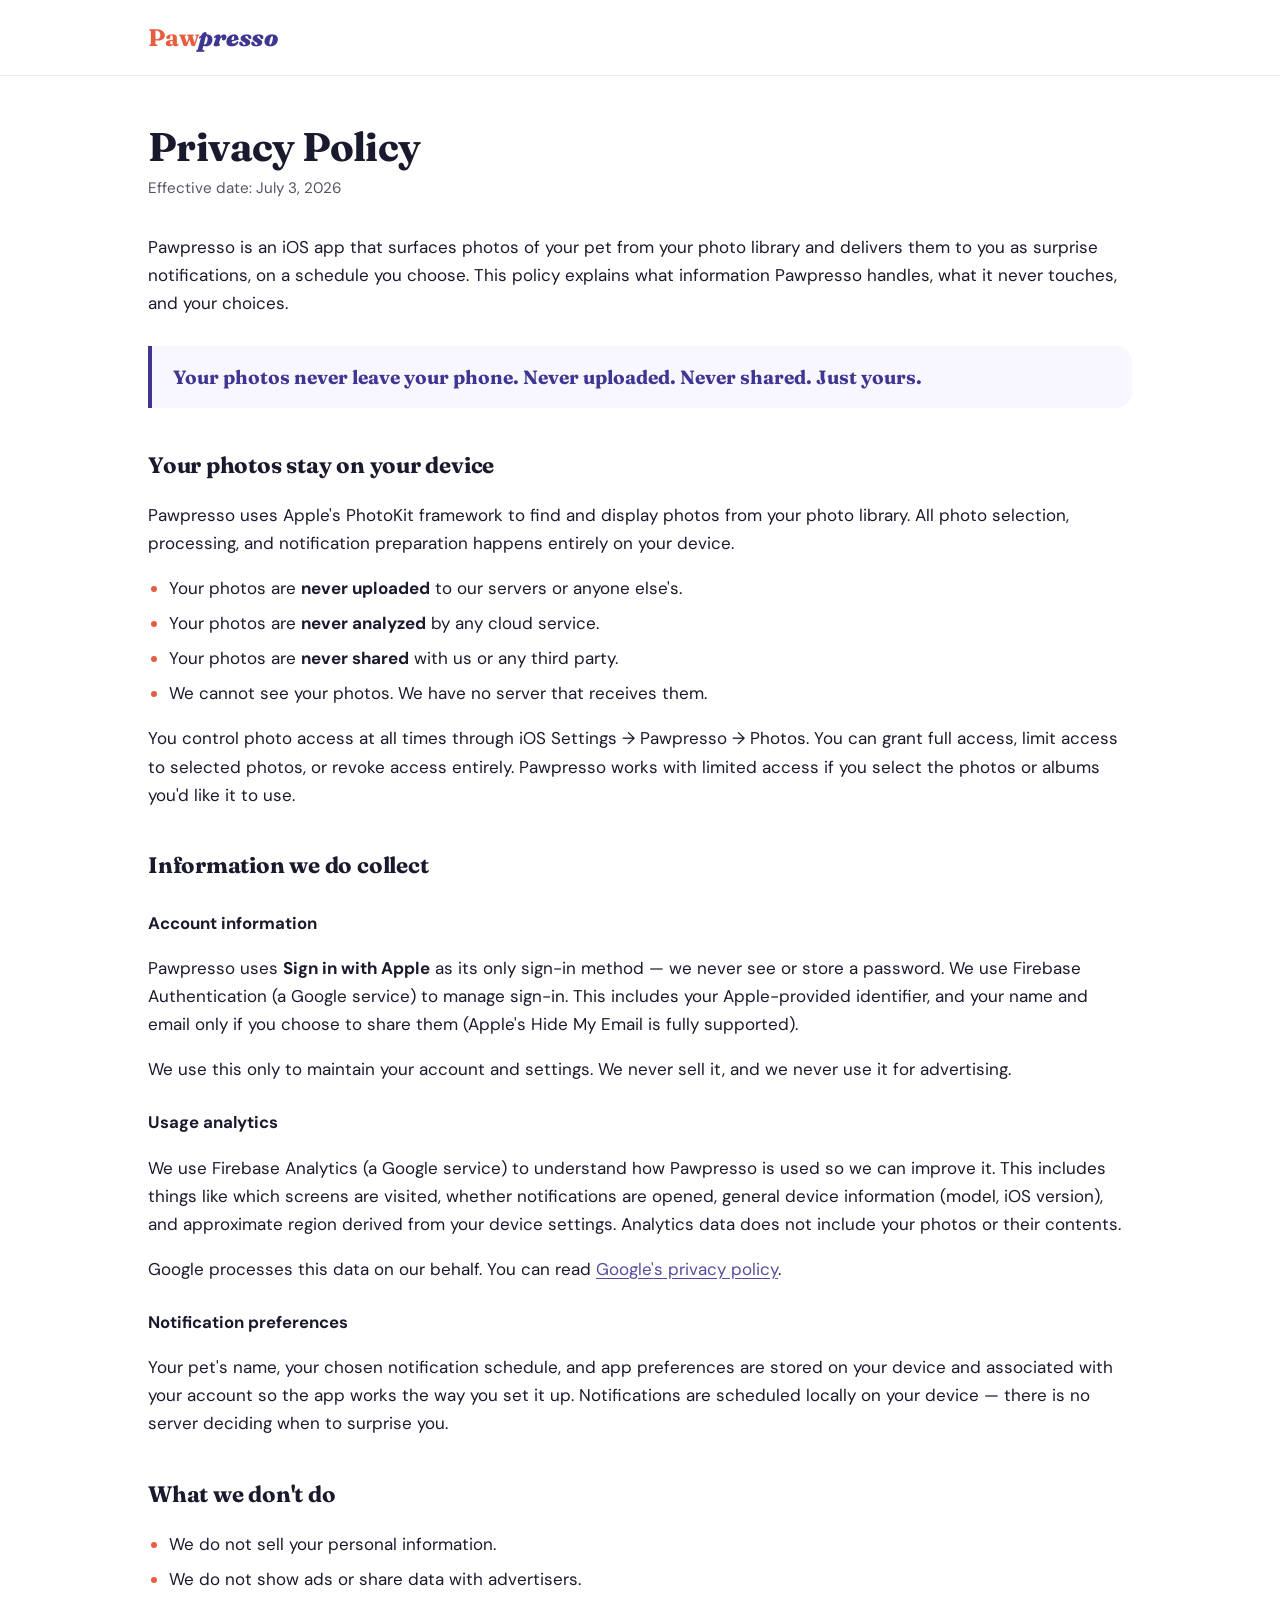
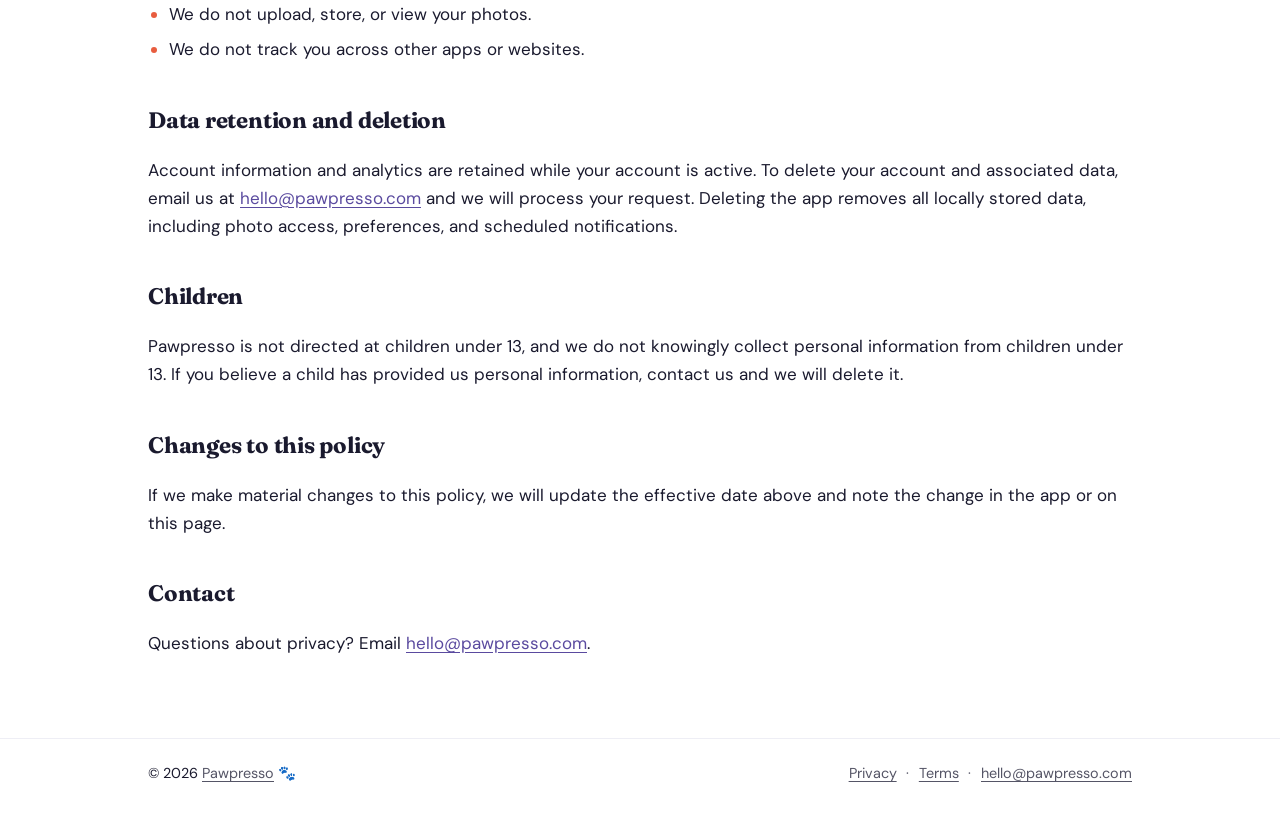
==== commit cab8828b: "footer updates and accessibility fixes in footer" ====
--- a/privacy/index.html
+++ b/privacy/index.html
@@ -74,7 +74,7 @@
 
 <footer class="site-footer">
   <div class="wrap">
-    <p>© 2026 Pawpresso <span class="pawprint" aria-hidden="true">🐾</span></p>
+    <p>© 2026 <a href="/" aria-label="Home">Pawpresso</a> <span class="pawprint" aria-hidden="true">🐾</span></p>
     <nav aria-label="Footer">
       <ul>
         <li><a href="/privacy/">Privacy</a></li>
--- a/style.css
+++ b/style.css
@@ -5,7 +5,7 @@
 
 :root {
   /* ---- Primitives — Brand: Lavender ---- */
-  --lavender-500: #7B6CF6; /* Primary brand lavender */
+  --lavender-500: #3F3691; /* Primary brand lavender */
   --lavender-100: #EEE8FF; /* Lavender tint container */
   --lavender-50:  #F8F7FF; /* Near-white lavender surface */
 
@@ -41,7 +41,7 @@
   --bg-success:      var(--green-50);
   --bg-overlay:      var(--neutral-900);
   --bg-info-banner:  var(--neutral-050);
-  --bg-icon-subtle:  rgba(123, 108, 246, 0.15); /* lavender-500 @ 15% */
+  --bg-icon-subtle:  rgba(63, 54, 145, 0.15); /* lavender-500 @ 15% */
   --bg-toast-success: var(--green-500);
 
   /* ---- Semantic — Text ---- */
@@ -138,6 +138,9 @@
 .landing input:focus-visible {
   outline-color: var(--text-on-dark);
 }
+.landing input[aria-invalid="true"]:focus-visible {
+  outline-color: var(--coral-200);
+}
 
 .wrap {
   max-width: 42rem;
@@ -155,6 +158,7 @@
   align-items: baseline;
   justify-content: space-between;
   gap: 1rem;
+  max-width: 64rem;
 }
 .wordmark {
   font-family: "Fraunces", Georgia, serif;
@@ -172,6 +176,7 @@
 
 /* Document body */
 main.legal { padding: 3rem 0 4rem; }
+main.legal .wrap { max-width: 64rem; }
 
 h1 {
   font-family: "Fraunces", Georgia, serif;
@@ -248,6 +253,7 @@
 }
 .site-footer a { color: var(--text-secondary); }
 .pawprint { color: var(--cta-primary); }
+.pawprint-on-dark { filter: grayscale(1) brightness(0) invert(1); }
 
 /* Landing hero */
 .landing {
@@ -261,7 +267,6 @@
   padding: 4rem 1.25rem 9rem;
   overflow: hidden;
 }
-.landing .wrap { max-width: 40rem; }
 .landing h1 {
   font-family: "Fraunces", Georgia, serif;
   font-weight: 900;
@@ -276,10 +281,8 @@
   font-weight: 900;
   color: var(--text-on-dark);
 }
-/* White on --accent-brand only reaches ~3.95:1 — short of the 4.5:1 normal-text
-   AA minimum, but comfortably clears the 3:1 large-text minimum. Every line
-   below is kept at/above the WCAG "large text" size threshold (18pt regular,
-   or 14pt/18.7px bold) so that exception legitimately applies. */
+/* White on --accent-brand reaches ~9.78:1, clearing AAA (7:1) for
+   normal text. */
 .landing .tagline {
   font-size: 1.625rem;
   font-weight: 700;
@@ -293,8 +296,16 @@
   max-width: 35rem;
   margin: 0 auto 2rem;
 }
+.waitlist-consent {
+  font-size: 1rem;
+  color: var(--text-on-dark);
+  opacity: 0.65;
+  margin-top: -0.5rem;
+  margin-bottom: 1.5rem;
+}
 
 /* Waitlist form */
+.waitlist-form[hidden] { display: none; }
 .waitlist-form {
   display: flex;
   justify-content: center;
@@ -303,6 +314,7 @@
   flex-wrap: wrap;
 }
 .waitlist-field {
+  position: relative;
   display: flex;
   flex-direction: column;
   align-items: flex-start;
@@ -312,6 +324,19 @@
   font-size: 1rem;
   font-weight: 700;
   color: var(--text-on-dark);
+}
+.waitlist-field-error[hidden] { display: none; }
+.waitlist-field-error {
+  position: absolute;
+  top: 100%;
+  left: 0;
+  display: flex;
+  align-items: center;
+  gap: 0.35rem;
+  margin-top: 0.375rem;
+  font-size: 1.0625rem;
+  color: var(--coral-200);
+  white-space: nowrap;
 }
 .waitlist-field input {
   width: 300px;
@@ -324,6 +349,15 @@
   font-family: "DM Sans", sans-serif;
   font-size: 1rem;
   color: var(--text-on-dark);
+  caret-color: var(--text-on-dark);
+  -webkit-text-fill-color: var(--text-on-dark);
+}
+.waitlist-field input:-webkit-autofill,
+.waitlist-field input:-webkit-autofill:hover,
+.waitlist-field input:-webkit-autofill:focus {
+  -webkit-text-fill-color: var(--text-on-dark);
+  -webkit-box-shadow: 0 0 0 1000px var(--accent-brand) inset;
+  transition: background-color 9999s ease-in-out 0s;
 }
 .waitlist-form button {
   height: 3rem;
@@ -339,6 +373,11 @@
   box-shadow: var(--shadow-button);
 }
 .waitlist-form button:hover { background: var(--cta-hover); }
+.waitlist-fineprint {
+  font-size: 0.9rem;
+  color: rgba(255, 255, 255, 0.75);
+  margin: 0.75rem 0 0;
+}
 
 /* Curved seam between the hero and the white page below */
 .landing-wave {
@@ -370,27 +409,26 @@
   object-fit: cover;
   border-radius: var(--radius-lg);
   box-shadow: var(--shadow-image-float);
-  opacity: 0;
+  opacity: 1;
 }
 .floating-photo.photo-1 {
   --rot: 0deg;
   transform: rotate(var(--rot));
-  animation: fadeUp 0.7s cubic-bezier(.2,.8,.2,1) 0.55s forwards,
-             floatSlow 5s ease-in-out 1.3s infinite;
 }
 .floating-photo.photo-2 {
   --rot: 5deg;
   margin-top: 2.125rem;
   transform: rotate(var(--rot));
-  animation: fadeUp 0.7s cubic-bezier(.2,.8,.2,1) 0.65s forwards,
-             floatSlow 4.5s ease-in-out 0.9s infinite;
 }
 .floating-photo.photo-3 {
   --rot: -3deg;
   margin-top: 0.75rem;
   transform: rotate(var(--rot));
-  animation: fadeUp 0.7s cubic-bezier(.2,.8,.2,1) 0.75s forwards,
-             floatSlow 5.5s ease-in-out 0.3s infinite;
+}
+.floating-photo.photo-4 {
+  --rot: 5deg;
+  margin-top: 2.125rem;
+  transform: rotate(var(--rot));
 }
 
 /* How it works */
@@ -449,10 +487,6 @@
   from { opacity: 0; transform: translateY(22px) rotate(var(--rot, 0deg)); }
   to   { opacity: 1; transform: translateY(0) rotate(var(--rot, 0deg)); }
 }
-@keyframes floatSlow {
-  0%, 100% { transform: translateY(0) rotate(var(--rot, 0deg)); }
-  50%      { transform: translateY(-10px) rotate(var(--rot, 0deg)); }
-}
 .reveal {
   opacity: 0;
   animation: fadeUp 0.7s cubic-bezier(.2, .8, .2, 1) forwards;
@@ -460,14 +494,14 @@
 .landing h1.reveal { animation-delay: 0.05s; }
 .landing .tagline.reveal { animation-delay: 0.2s; }
 .landing .landing-subcopy.reveal { animation-delay: 0.35s; }
+.waitlist-consent.reveal { animation-delay: 0.42s; }
 .waitlist-form.reveal { animation-delay: 0.5s; }
 .step.reveal:nth-child(1) { animation-delay: 0.1s; }
 .step.reveal:nth-child(2) { animation-delay: 0.22s; }
 .step.reveal:nth-child(3) { animation-delay: 0.34s; }
 
 @media (prefers-reduced-motion: reduce) {
-  .reveal,
-  .floating-photo {
+  .reveal {
     animation: none;
     opacity: 1;
   }
@@ -493,7 +527,8 @@
     aspect-ratio: 1 / 1;
   }
   .floating-photo.photo-2,
-  .floating-photo.photo-3 { --rot: 0deg; margin-top: 0; }
+  .floating-photo.photo-3,
+  .floating-photo.photo-4 { --rot: 0deg; margin-top: 0; }
   .how-it-works { padding: 3rem 1.25rem 1rem; }
   .how-it-works-grid { grid-template-columns: 1fr; }
   .how-it-works-grid > *:first-child { border-radius: var(--radius-lg) var(--radius-lg) 0 0; }
